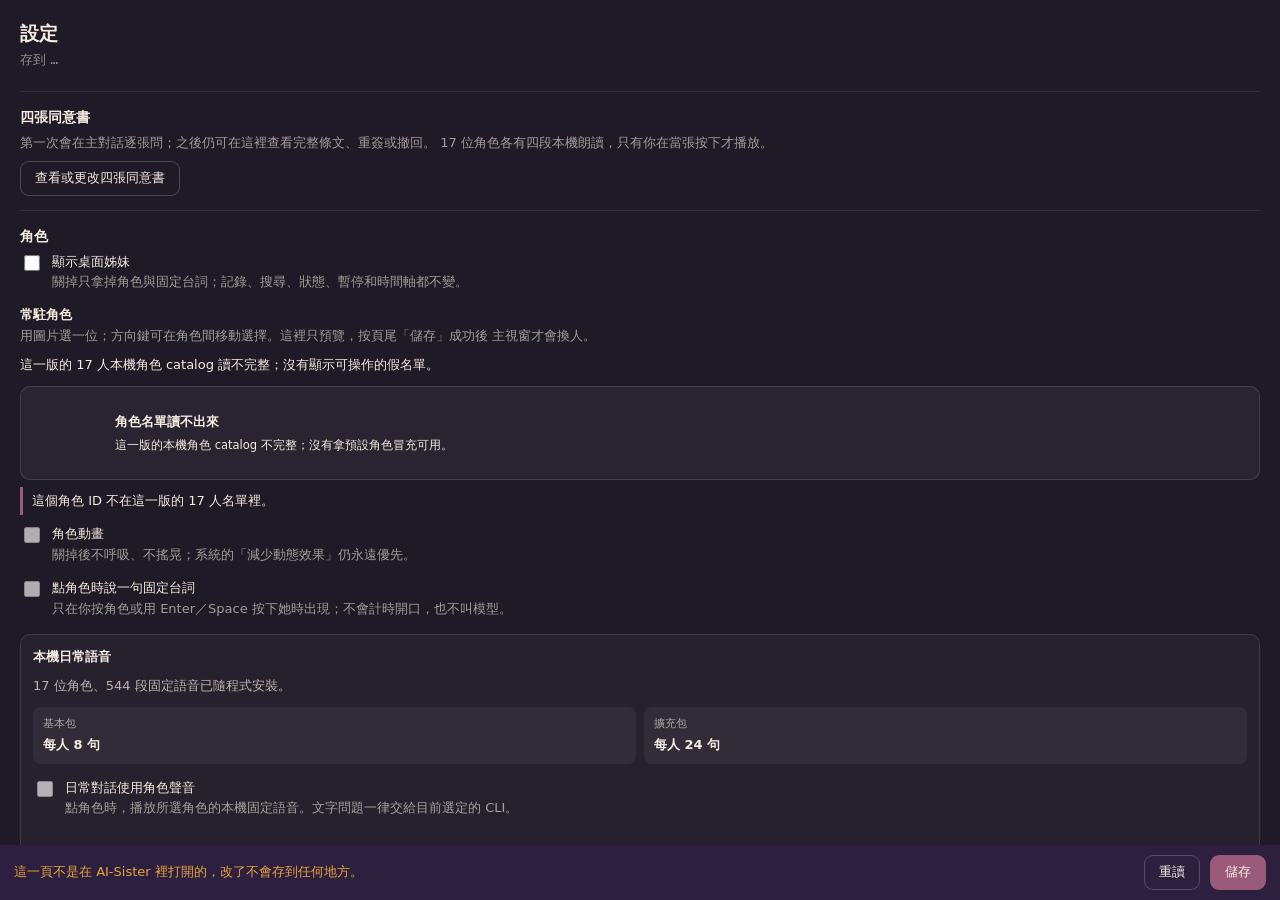
==== apps/desktop/ui/settings.html @ 69bcca9a "feat: add usage crate, local session JSONL, and optional LimitReset GET Observed tokens, rate-limit " ====
<!doctype html>
<html lang="zh-Hant">
  <head>
    <meta charset="utf-8" />
    <meta
      http-equiv="Content-Security-Policy"
      content="default-src 'none'; style-src 'self'; script-src 'self'; img-src 'self' data:; connect-src ipc: http://ipc.localhost; base-uri 'none'; form-action 'none'; frame-ancestors 'none'"
    />
    <title>AI-Sister 設定</title>
    <link rel="stylesheet" href="./settings.css" />
  </head>
  <body>
    <main class="sheet">
      <h1>設定</h1>
      <p class="path">
        存到 <code data-path>…</code>
      </p>

      <!--
        設定檔讀不出來的時候，由 config.toml 控制的欄位不再宣稱任何事。沒有
        這一條的話，空的排除框加上沒打勾的防線，讀起來是一個很明確、而且是
        假的斷言。Windows 登入項是獨立的 registry 狀態，仍會另外讀、另外畫。
      -->
      <p class="health unknown" data-unreadable hidden></p>

      <!--
        總開關關著的時候，這一整頁在描述一台不存在的機器。底下每一格都會照常
        說「這幾條規則會生效」——而生效與否根本沒有意義，因為沒有任何畫面進來。
        它和「一切正常」以前長得一模一樣：規則清單是綠的、警告那一格是空的。

        放在最上面而不是塞進 `data-health`：那一格答的是「你以為關上的門其實
        開著」，方向剛好相反（整棟房子是空的）。混在一起會讓兩句話一樣輕。
      -->
      <p class="health" data-capture-off hidden></p>

      <!--
        這台機器上有項和底下規則無關的能力：輸入 hook。這一格分清
        「裝不上」和「這份報告沒量到」，也**不屬於底下任何一格**。
        它以前印在網址輸入框正下方的 `data-health` 裡，於是
        一個 hook 裝不上的人，會在他剛打完的三條網址規則底下讀到一句和網址
        無關的警告——他會去改那三行，怎麼改都改不好。判斷帶著 `about` 過來
        （見 `capabilities::About`），這裡只負責把它放對地方。
      -->
      <p class="health" data-machine hidden></p>

      <section data-login-startup-section hidden>
        <h2>Windows 登入後</h2>
        <label class="check">
          <input type="checkbox" data-login-startup disabled />
          <span>
            登入 Windows 後在背景啟動 AI-Sister
            <em>
              不彈出角色或同意書視窗；只有第一張「本機記錄」同意書仍有效時才會開始
              recorder，也不會解除你已經按下的暫停。
            </em>
          </span>
        </label>
        <p class="state" role="status" aria-live="polite" data-login-startup-say>
          正在讀 Windows 登入項…
        </p>
        <p class="hint">
          這顆開關按下就立即變更 Windows 登入項，不跟頁尾的「儲存」一起送。
          關掉只影響下次登入，不會停止這一輪正在跑的 desktop 或 recorder。
        </p>
      </section>

      <section data-platform-access-section hidden>
        <h2>macOS 螢幕記憶</h2>
        <div class="platform-access-row">
          <span>螢幕錄製</span>
          <strong data-platform-screen-state>正在讀取…</strong>
          <button class="ghost" type="button" data-platform-screen-open>開啟設定</button>
        </div>
        <div class="platform-access-row">
          <span>輔助使用</span>
          <strong data-platform-ax-state>正在讀取…</strong>
          <button class="ghost" type="button" data-platform-ax-open>開啟設定</button>
        </div>
        <p class="state" role="status" aria-live="polite" data-platform-access-say></p>
      </section>

      <section>
        <h2>四張同意書</h2>
        <p class="hint">
          第一次會在主對話逐張問；之後仍可在這裡查看完整條文、重簽或撤回。
          17 位角色各有四段本機朗讀，只有你在當張按下才播放。
        </p>
        <button class="ghost" type="button" data-azure-consent>查看或更改四張同意書</button>
      </section>

      <section>
        <h2>角色</h2>
        <label class="check">
          <input type="checkbox" data-persona-enabled />
          <span>
            顯示桌面姊妹
            <em>關掉只拿掉角色與固定台詞；記錄、搜尋、狀態、暫停和時間軸都不變。</em>
          </span>
        </label>
        <!--
          select 只保留成既有 settings payload 的單一值；真正給人操作的是下面
          的 native radio group。兩邊由 settings.js 同步，卡片 click 只改未存表單，
          不送 IPC，也不叫主視窗先換人。
        -->
        <select data-persona-id hidden aria-hidden="true" tabindex="-1">
            <optgroup label="四姊妹">
              <option value="chatgpt">ChatGPT</option>
              <option value="claude">Claude</option>
              <option value="gemini">Gemini</option>
              <option value="grok">Grok</option>
            </optgroup>
            <optgroup label="13 位閨密">
              <option value="deepseek">DeepSeek</option>
              <option value="qwen">Qwen</option>
              <option value="mistral">Mistral</option>
              <option value="venice">Llama</option>
              <option value="sakana">Sakana</option>
              <option value="perplexity">Perplexity</option>
              <option value="glm">GLM</option>
              <option value="kimi">Kimi</option>
              <option value="hunyuan">Hunyuan</option>
              <option value="minimax">MiniMax</option>
              <option value="nemotron">Nemotron</option>
              <option value="cohere">Cohere</option>
              <option value="mimo">MiMo</option>
            </optgroup>
        </select>
        <fieldset class="persona-picker" data-persona-picker>
          <legend>常駐角色</legend>
          <p class="hint">
            用圖片選一位；方向鍵可在角色間移動選擇。這裡只預覽，按頁尾「儲存」成功後
            主視窗才會換人。
          </p>
          <div class="persona-choice-groups" data-persona-choice-groups></div>
        </fieldset>
        <figure class="persona-preview" data-persona-preview>
          <span class="persona-preview-media" data-persona-preview-media aria-hidden="true"></span>
          <figcaption>
            <span class="persona-preview-heading">
              <strong data-persona-preview-name>正在讀角色…</strong>
              <span data-persona-preview-group></span>
            </span>
            <span class="persona-preview-state" data-persona-preview-state aria-live="polite">
              正在讀已存角色…
            </span>
          </figcaption>
        </figure>
        <p class="persona-tagline" data-persona-tagline></p>
        <label class="check">
          <input type="checkbox" data-persona-motion />
          <span>
            角色動畫
            <em>關掉後不呼吸、不搖晃；系統的「減少動態效果」仍永遠優先。</em>
          </span>
        </label>
        <label class="check">
          <input type="checkbox" data-persona-tap-lines />
          <span>
            點角色時說一句固定台詞
            <em>只在你按角色或用 Enter／Space 按下她時出現；不會計時開口，也不叫模型。</em>
          </span>
        </label>
        <div class="persona-assets" data-persona-assets>
          <h3>本機日常語音</h3>
          <p class="state">17 位角色、544 段固定語音已隨程式安裝。</p>
          <dl class="persona-dialogue-packs">
            <div>
              <dt>基本包</dt>
              <dd>每人 8 句</dd>
            </div>
            <div>
              <dt>擴充包</dt>
              <dd>每人 24 句</dd>
            </div>
          </dl>
          <label class="check persona-voice">
            <input type="checkbox" data-persona-voice disabled />
            <span>
              日常對話使用角色聲音
              <em>點角色時，播放所選角色的本機固定語音。文字問題一律交給目前選定的 CLI。</em>
            </span>
          </label>
          <p class="state" aria-live="polite" data-persona-voice-state>
            本機聲音預設關閉。
          </p>
          <p class="hint persona-immediate">聲音開關按下後立即生效；角色選擇在頁尾儲存。</p>
          <div hidden aria-hidden="true">
            <p data-persona-asset-summary></p>
            <div data-persona-disclosure>
              <code data-persona-release></code>
              <code data-persona-host></code>
              <code data-persona-pack-path></code>
              <span data-persona-size></span>
              <span data-persona-boundary></span>
            </div>
            <progress data-persona-progress></progress>
            <p data-persona-asset-error></p>
            <button type="button" data-persona-download></button>
            <button type="button" data-persona-repair></button>
            <button type="button" data-persona-cancel></button>
            <button type="button" data-persona-remove></button>
          </div>
        </div>
      </section>

      <section class="local-tts" data-local-tts-section>
        <h2>本機台灣語音（BreezyVoice）</h2>
        <p class="hint">
          預設關閉。只連這台電腦的 <code>127.0.0.1:8231</code>，不經雲端、不下載模型。
        </p>
        <label class="check">
          <input type="checkbox" data-local-tts-enabled disabled />
          <span>
            用本機台灣語音朗讀答案
            <em>
              服務就緒後，「用本機聲音朗讀」改走目前角色的 BreezyVoice。失敗不會改用系統語音或 Azure。
            </em>
          </span>
        </label>
        <p class="hint">
          固定本機目的地：<code data-local-tts-endpoint>http://127.0.0.1:8231/tts</code>
        </p>
        <p class="state" role="status" aria-live="polite" data-local-tts-state>
          正在讀本機台灣語音狀態…
        </p>
        <p class="hint">這一區的設定按下就立即儲存。</p>
      </section>

      <section class="azure-tts" data-azure-section>
        <h2>Azure 雲端朗讀（選配）</h2>
        <p class="hint">
          預設關閉。啟用後使用你的 Azure Speech 金鑰朗讀新答案。
        </p>
        <label class="check">
          <input type="checkbox" data-azure-enabled disabled />
          <span>
            新答案完成後自動用 Azure 朗讀
            <em>
              第四張同意、區域與金鑰齊全後，每份最新答案自動播放一次。
            </em>
          </span>
        </label>
        <label class="field">
          <span>金鑰所屬區域</span>
          <select data-azure-region disabled>
            <option value="">尚未選擇</option>
            <option value="eastasia">East Asia（eastasia）</option>
            <option value="southeastasia">Southeast Asia（southeastasia）</option>
            <option value="japaneast">Japan East（japaneast）</option>
          </select>
        </label>
        <label class="field">
          <span>繁中聲音</span>
          <select data-azure-voice disabled>
            <option value="zh-TW-HsiaoChenNeural">HsiaoChen</option>
            <option value="zh-TW-HsiaoYuNeural">HsiaoYu</option>
            <option value="zh-TW-YunJheNeural">YunJhe</option>
          </select>
        </label>
        <p class="hint">
          固定 POST 目的地：<code data-azure-endpoint>尚未選擇區域</code>
        </p>
        <label class="field">
          <span>Azure Speech subscription key</span>
          <input
            type="password"
            data-azure-key
            autocomplete="new-password"
            spellcheck="false"
            placeholder="已存的金鑰不會讀回或顯示"
          />
        </label>
        <div class="azure-actions">
          <button class="primary" type="button" data-azure-key-save disabled>保存金鑰</button>
          <button class="ghost danger" type="button" data-azure-key-delete disabled>
            刪除已存金鑰
          </button>
        </div>
        <p class="state" role="status" aria-live="polite" data-azure-state>
          正在讀 Azure 雲端朗讀狀態…
        </p>
        <p class="hint">這一區的設定各自立即儲存。</p>
      </section>

      <section class="usage-status" data-usage-section>
        <h2>用量與公開重置看板（選配）</h2>
        <p class="hint">
          預設關閉。本機用量只讀你指定的 session JSONL 目錄，不讀 auth、也不搜家目錄。
          公開看板是 LimitReset 的全球產品重置紀錄，不是你的帳號額度。
        </p>
        <label class="check">
          <input type="checkbox" data-usage-local-enabled />
          <span>
            讀本機 Codex／Claude session JSONL
            <em>只讀這個絕對目錄裡的 *.jsonl。不會打開 auth 或憑證檔。</em>
          </span>
        </label>
        <label class="field">
          <span>Session JSONL 目錄（絕對路徑）</span>
          <input
            type="text"
            data-usage-local-dir
            spellcheck="false"
            autocomplete="off"
            placeholder="例如 D:\synthetic-sessions"
          />
        </label>
        <label class="check">
          <input type="checkbox" data-usage-public-enabled />
          <span>
            向 LimitReset 查詢公開重置看板
            <em>只對固定網址做 HTTPS GET，不帶帳號、cookie、query 或 body。</em>
          </span>
        </label>
        <label class="check">
          <input type="checkbox" data-usage-reaction />
          <span>
            公開看板新確認一次重置時，角色說一句
            <em>只在開啟看板後新出現且已驗證的重置才說；開機舊事件和預測都不會說。</em>
          </span>
        </label>
        <p class="hint">固定 GET：<code data-usage-endpoint></code></p>
        <p class="hint" data-usage-attribution></p>
        <div class="azure-actions">
          <button class="ghost" type="button" data-usage-refresh>重新查詢看板</button>
        </div>
        <p class="state" role="status" aria-live="polite" data-usage-state>
          正在讀用量狀態…
        </p>
        <div class="usage-board" data-usage-board></div>
        <p class="hint">這一區的設定各自立即儲存。</p>
      </section>

      <!--
        這一格決定「她看到的螢幕文字會不會交給 CLI」——比排除規則更外面一層。
        排除規則決定她看得到什麼；沒填命令（或第二張同意書沒勾），那些字
        一次都不會交給 CLI。Azure 那張卡只處理新答案與手動重播的當前答案正文，不收螢幕原文。
      -->
      <section>
        <h2>大腦</h2>
        <p class="hint">
          選擇這台電腦已安裝的 CLI。完成官方登入與測試後，它就會接手每個文字問題；
          不綁角色，也不寫死成某一支 CLI。
        </p>
        <div class="brain-cli-grid">
          <article class="brain-cli" data-brain-claude-card>
            <div>
              <strong>Claude Code</strong>
              <span data-brain-claude-status>正在偵測…</span>
            </div>
            <button class="ghost" data-brain-claude-action type="button" disabled>
              登入並選用
            </button>
          </article>
          <article class="brain-cli" data-brain-codex-card>
            <div>
              <strong>Codex CLI</strong>
              <span data-brain-codex-status>正在偵測…</span>
            </div>
            <button class="ghost" data-brain-codex-action type="button" disabled>
              登入並選用
            </button>
          </article>
          <article class="brain-cli" data-brain-gemini-card>
            <div>
              <strong>Gemini CLI</strong>
              <span data-brain-gemini-status>正在偵測…</span>
            </div>
            <button class="ghost" data-brain-gemini-action type="button" disabled>
              登入並選用
            </button>
          </article>
          <article class="brain-cli" data-brain-grok-card>
            <div>
              <strong>Grok CLI</strong>
              <span data-brain-grok-status>正在偵測…</span>
            </div>
            <button class="ghost" data-brain-grok-action type="button" disabled>
              登入並選用
            </button>
          </article>
        </div>
        <div class="brain-cli-actions">
          <button class="ghost" data-brain-test type="button" hidden>測試目前大腦</button>
          <button class="ghost" data-brain-cancel type="button" hidden>取消</button>
        </div>
        <p class="state" data-brain-say></p>
      </section>

      <!--
        排除規則決定「她看得到什麼」。大腦那一格更外面：看得到的字會不會離開
        這台機器。保留天數只決定舊資料什麼時候消失——那重要，但沒有這個急。
      -->
      <section>
        <h2>不要看這些 app</h2>
        <p class="hint">
          一行一個。比對的是<strong>子字串、不分大小寫</strong>，所以
          <code>keepassxc</code> 同時涵蓋 <code>keepassxc.exe</code> 和
          <code>org.keepassxc.keepassxc</code>。要精準比對就自己寫
          <code>*</code>。
        </p>
        <textarea data-apps rows="6" spellcheck="false"></textarea>
      </section>

      <section>
        <h2>拔手熱鍵</h2>
        <p class="hint">在任何程式裡按下去，都會嘗試把她的手拔掉。</p>
        <div class="hotkey">
          <span data-hands-combo>…</span>
        </div>
        <p class="state" data-hands-hotkey-say></p>
      </section>

      <section>
        <h2>不要看這些網址</h2>
        <p class="hint">
          一行一個 glob，例如 <code>*.bank.com.tw*</code>。
          <strong>需要瀏覽器網址列讀得到</strong>——這台機器讀不讀得到，
          底下那一行會直接講。
        </p>
        <textarea data-urls rows="6" spellcheck="false"></textarea>
        <!--
          兩種失效，兩個位置。`data-lint` 講的是**某一條**寫錯了；`data-health`
          講的是這台機器讀不到網址，於是**整組**一條都不生效——後者一條規則
          都沒寫錯的時候照樣成立，所以不能混在同一個清單裡。
        -->
        <p class="health" data-health hidden></p>
        <ul class="lint" data-lint hidden></ul>
      </section>

      <section>
        <h2>不要看標題長這樣的視窗</h2>
        <p class="hint">一行一個 glob，比對視窗標題（不分大小寫）。</p>
        <textarea data-titles rows="4" spellcheck="false"></textarea>
      </section>

      <section>
        <h2>兩道自動防線</h2>
        <label class="check">
          <input type="checkbox" data-screenshare />
          <span>
            開會或分享螢幕時自動暫停
            <em>旁人的畫面不該被記住，而他們沒有同意過任何事</em>
          </span>
        </label>
        <label class="check">
          <input type="checkbox" data-redact />
          <span>
            剪貼簿看起來像密碼時只記「發生過」，不記內容
            <em>關掉這個，你複製的每一個 token 都會進資料庫</em>
          </span>
        </label>
      </section>

      <section>
        <h2>你問過她什麼</h2>
        <label class="check">
          <input type="checkbox" data-querylog />
          <span>
            把我問過的問題記下來（只存在這台機器上）
            <em
              >這一欄和其他每一欄不一樣：其他的是她看到的東西，這一欄是你自己
              打進去的字。留著是為了知道她哪些題答不出來——答不出來的那些，才是
              下一版要修的。時間軸上「忘掉這一段」會一併帶走，過期規則跟文字一樣。</em
            >
          </span>
        </label>
      </section>

      <section>
        <h2>暫停熱鍵</h2>
        <p class="hint">
          在任何程式裡按下去都能暫停或繼續，不用先找到她。
          <strong>全域熱鍵是先搶先贏的</strong>——別的常駐程式可能已經佔走了同一組，
          而作業系統不會講，它只會讓你按了沒反應。所以下面那一行會直說現在搶到了沒。
        </p>
        <div class="hotkey">
          <!--
            這一格**按下去就生效**，不跟著底下那顆「儲存」走。

            那是刻意的：能不能搶到只有當場試了才知道，而「等你按儲存我再告訴你
            搶不到」比立刻講糟。所以它自己存自己的。
          -->
          <button class="combo" data-combo type="button">…</button>
          <button class="ghost" data-clear type="button">關掉</button>
        </div>
        <p class="state" data-hotkey-say></p>
      </section>

      <section>
        <h2>留多久</h2>
        <div class="days">
          <label>
            <span>畫面</span>
            <input type="number" data-frames-days min="0" max="3650" />
            <em>天後刪掉 PNG，但上面的字留著</em>
          </label>
          <label>
            <span>文字與事實</span>
            <input type="number" data-text-days min="0" max="3650" />
            <em>天後整列消失</em>
          </label>
        </div>
        <p class="hint">
          <strong>0 = 立刻刪</strong>，不是「永遠留著」。<br />
          畫面不能留得比文字久——那一列就是指向 PNG 的唯一一根指標，
          它消失的時候 PNG 一定得跟著走。
        </p>
      </section>

      <section>
        <h2>出了事，說得出來</h2>
        <p class="hint">
          跑一跑、測一測，然後按這顆鍵：她會把「剛剛到底發生了什麼」寫成一個
          文字檔，你可以整份貼給人看。
          <strong>不會多記任何東西</strong>——那些數字本來就在硬碟上（她問 CLI
          的每一趟花了幾毫秒、哪一趟慢、哪幾次沒問、上一場錄製量到什麼），
          只是沒有人會去開那些檔案。
        </p>
        <p class="hint">
          檔案中間有一條線。<strong>線以上沒有你螢幕上的內容</strong>：那幾格
          能放的東西是時間、次數、結局代號、毫秒和版本，放不下別的。線以下是
          她最後幾句答案的原文和 log 的尾巴，兩節各自獨立，不想給就整段刪掉
          再貼。遮蔽只換得掉認得出來的路徑和名字，那是一份黑名單，不是保證，
          所以線以下請你自己看一眼。
        </p>
        <button class="ghost" type="button" data-diagnose-export>匯出診斷</button>
        <p class="state" data-diagnose-say></p>
      </section>

      <details class="product-details">
        <summary>產品與資料條款</summary>
        <p>
          四姊妹與 13 位閨密是受同名 AI 產品啟發的虛構角色；AI-Sister 是獨立產品，
          未與這些供應商合作、隸屬或獲其背書。
        </p>
        <p>
          大腦登入由你選擇的 Claude Code、Codex、Gemini 或 Grok CLI 自己完成；AI-Sister
          不收也不保存該服務的密碼或 token。連線測試只送固定測試句。第二張同意書生效後，
          每個文字問題先由該 CLI 決定要查哪些記憶；AI-Sister 在本機代查，再把命中的文字與
          出處交回同一支 CLI 作答。不送畫面檔，也不把資料庫檔案交給 CLI。
        </p>
        <p data-azure-boundary>
          Azure 每份新答案只送出該題答案正文原文一次；手動重播會再送一次。正文可能含姓名、
          電話與金額，且不先遮罩。不送截圖、來源連結、memory id、整份資料庫、其他文字或角色選擇。
          金鑰長期只存於 Windows Credential Manager，不寫入 config.toml、log、資料庫或 export，
          也不會回傳顯示。回傳的 MP3 只在記憶體播放。停止朗讀會丟掉晚到的音訊；已開始的請求
          最長可執行 45 秒，設定操作會在它結束後生效。Azure Speech 的供應、配額與計費依
          Microsoft 與你的 subscription 為準。
        </p>
      </details>
    </main>

    <footer class="bar">
      <p class="say" data-say></p>
      <button class="ghost" data-reload type="button">重讀</button>
      <button class="primary" data-save type="button">儲存</button>
    </footer>
    <!-- 純本機公開 catalog；只有 17 個 ID／名稱／分組／tagline／bundled WebP path。 -->
    <script src="./personas/catalog.js"></script>
    <script type="module" src="./settings.js"></script>
  </body>
</html>
---- apps/desktop/ui/settings.css ----
/*
 * 設定頁。和看圖視窗一樣：不透明、不動、不是她。
 *
 * 版面上只有一個決定值得寫下來——**每一格底下都有一句話說明它的後果**，
 * 而不是把說明藏進 tooltip。這一頁的每一個開關都會改變她看得到什麼，而使用者
 * 只會來這裡一次。一個看不懂後果的隱私開關，等於沒有那個開關。
 */

:root {
  --bg: #1e1a26;
  --fg: #f6ecdf;
  --accent: #9a5b7a;
  --field: rgb(246 236 223 / 8%);
  --warn: #e8a33d;
  /* 深底上讀得清楚的綠。只給「這件事驗過了」用——不是給「沒有壞消息」用，
     那兩件事在這一頁上分開之前就是同一片空白。 */
  --ok: #86b97a;
}

* {
  box-sizing: border-box;
}

html,
body {
  height: 100%;
  margin: 0;
}

body {
  background: var(--bg);
  color: var(--fg);
  display: flex;
  flex-direction: column;
  font: 13px/1.6 "Segoe UI", "Microsoft JhengHei", system-ui, sans-serif;
}

.sheet {
  flex: 1;
  overflow-y: auto;
  padding: 18px 20px 8px;
}

h1 {
  font-size: 19px;
  margin: 0 0 2px;
}

.path {
  margin: 0 0 20px;
  opacity: 0.55;
}

code {
  font-family: "Cascadia Mono", Consolas, monospace;
  overflow-wrap: anywhere;
}

section {
  border-top: 1px solid rgb(246 236 223 / 10%);
  padding: 14px 0;
}

.platform-access-row {
  align-items: center;
  display: grid;
  gap: 10px;
  grid-template-columns: minmax(0, 1fr) auto auto;
  margin-top: 9px;
}

.platform-access-row strong {
  color: var(--ok);
  font-size: 12px;
}

h2 {
  font-size: 14px;
  margin: 0 0 4px;
}

.hint {
  margin: 0 0 8px;
  opacity: 0.62;
}

.hint strong {
  opacity: 0.9;
}

textarea,
select,
input[type="number"],
input[type="text"],
input[type="password"] {
  appearance: none;
  background: var(--field);
  border: 1px solid rgb(246 236 223 / 14%);
  border-radius: 8px;
  color: inherit;
  font: 12.5px/1.6 "Cascadia Mono", Consolas, monospace;
  padding: 8px 10px;
  width: 100%;
}

select {
  cursor: pointer;
}

.persona-picker {
  border: 0;
  margin: 8px 0 0;
  min-width: 0;
  padding: 0;
}

.persona-picker > legend {
  font-weight: 600;
  padding: 0;
}

.persona-choice-groups {
  display: grid;
  gap: 12px;
}

.persona-choice-group {
  border: 0;
  padding: 0;
}

.persona-choice-group h3 {
  font-size: 12px;
  margin: 0 0 5px;
  opacity: 0.72;
}

.persona-choice-grid {
  display: grid;
  gap: 8px;
  grid-template-columns: repeat(auto-fill, minmax(92px, 1fr));
}

.persona-choice {
  cursor: pointer;
  min-width: 0;
  position: relative;
}

/*
 * radio 不能 display:none：同名 native radio 才會保留 Tab／方向鍵／Space 語意。
 * 視覺焦點畫在旁邊整張卡上，但真正拿到焦點的仍是原生 input。
 */
.persona-choice > input[type="radio"] {
  block-size: 1px;
  clip-path: inset(50%);
  inline-size: 1px;
  opacity: 0;
  overflow: hidden;
  position: absolute;
  white-space: nowrap;
}

.persona-choice-card {
  align-items: center;
  background: var(--field);
  border: 2px solid transparent;
  border-radius: 10px;
  display: grid;
  gap: 5px;
  grid-template-rows: 72px auto;
  min-height: 119px;
  padding: 6px;
  text-align: center;
}

.persona-choice:hover .persona-choice-card {
  background: rgb(246 236 223 / 13%);
}

.persona-choice > input[type="radio"]:checked + .persona-choice-card {
  border-color: var(--accent);
  box-shadow: inset 0 0 0 1px rgb(246 236 223 / 28%);
}

.persona-choice > input[type="radio"]:focus-visible + .persona-choice-card {
  outline: 3px solid var(--fg);
  outline-offset: 2px;
}

.persona-choice > input[type="radio"]:disabled + .persona-choice-card {
  cursor: default;
  opacity: 0.42;
}

.persona-choice-media,
.persona-choice-image,
.persona-choice-image-fallback {
  border-radius: 8px;
  display: block;
  height: 72px;
  width: 100%;
}

.persona-choice-media {
  overflow: hidden;
}

.persona-choice-image {
  filter: drop-shadow(0 3px 3px rgb(0 0 0 / 24%));
  object-fit: contain;
}

.persona-choice-image-fallback {
  align-items: center;
  background: rgb(246 236 223 / 7%);
  color: var(--warn);
  display: flex;
  font-size: 11px;
  justify-content: center;
  line-height: 1.35;
  padding: 6px;
}

.persona-choice-image-fallback[hidden] {
  display: none;
}

.persona-choice-copy {
  display: grid;
  line-height: 1.3;
  min-width: 0;
}

.persona-choice-name {
  overflow-wrap: anywhere;
}

.persona-choice-group-name {
  font-size: 10.5px;
  opacity: 0.62;
}

.persona-choice-state {
  color: var(--ok);
  font-size: 10.5px;
  font-weight: 600;
  min-height: 1.35em;
}

.persona-preview {
  align-items: center;
  background: rgb(246 236 223 / 5%);
  border: 1px solid rgb(246 236 223 / 14%);
  border-radius: 10px;
  display: grid;
  gap: 10px;
  grid-template-columns: 76px minmax(0, 1fr);
  margin: 10px 0 7px;
  padding: 8px;
}

.persona-preview-media,
.persona-preview-image,
.persona-preview-image-fallback {
  border-radius: 8px;
  display: block;
  height: 76px;
  width: 76px;
}

.persona-preview-image {
  filter: drop-shadow(0 4px 4px rgb(0 0 0 / 24%));
  object-fit: contain;
}

.persona-preview-image-fallback {
  align-items: center;
  background: rgb(246 236 223 / 7%);
  color: var(--warn);
  display: flex;
  font-size: 11px;
  justify-content: center;
  line-height: 1.35;
  padding: 6px;
  text-align: center;
}

.persona-preview-image-fallback[hidden] {
  display: none;
}

.persona-preview figcaption,
.persona-preview-heading {
  display: grid;
  min-width: 0;
}

.persona-preview-heading > span {
  font-size: 11px;
  opacity: 0.66;
}

.persona-preview-state {
  font-size: 11.5px;
  line-height: 1.45;
  margin-top: 4px;
}

.persona-tagline {
  border-left: 3px solid var(--accent);
  margin: 0 0 9px;
  padding: 4px 9px;
}

.persona-assets {
  background: rgb(246 236 223 / 4%);
  border: 1px solid rgb(246 236 223 / 12%);
  border-radius: 10px;
  margin-top: 14px;
  padding: 12px;
}

.persona-assets h3 {
  font-size: 13px;
  margin: 0;
}

.persona-dialogue-packs {
  display: grid;
  gap: 8px;
  grid-template-columns: repeat(2, minmax(0, 1fr));
  margin: 10px 0 0;
}

.persona-dialogue-packs > div {
  background: rgb(246 236 223 / 5%);
  border-radius: 8px;
  padding: 8px 10px;
}

.persona-dialogue-packs dt {
  font-size: 11px;
  opacity: 0.65;
}

.persona-dialogue-packs dd {
  font-weight: 650;
  margin: 2px 0 0;
}

.persona-disclosure {
  background: rgb(246 236 223 / 4%);
  border-left: 3px solid var(--accent);
  margin-top: 10px;
  padding: 8px 10px;
}

.persona-disclosure[hidden],
.persona-progress[hidden] {
  display: none;
}

.persona-disclosure p {
  margin: 0 0 8px;
}

.persona-disclosure dl {
  margin: 0 0 8px;
}

.persona-disclosure dl > div {
  display: grid;
  gap: 8px;
  grid-template-columns: minmax(110px, 0.32fr) minmax(0, 1fr);
  padding: 3px 0;
}

.persona-disclosure dt {
  opacity: 0.62;
}

.persona-disclosure dd {
  margin: 0;
  min-width: 0;
  overflow-wrap: anywhere;
}

.persona-progress {
  accent-color: var(--accent);
  margin-top: 10px;
  width: 100%;
}

.persona-asset-actions {
  display: flex;
  flex-wrap: wrap;
  gap: 8px;
  margin-top: 10px;
}

.persona-asset-actions .danger {
  box-shadow: inset 0 0 0 1px rgb(232 163 61 / 55%);
  color: var(--warn);
}

.persona-voice {
  margin-top: 14px;
}

.persona-immediate {
  margin-top: 9px;
}

.local-tts,
.azure-tts,
.usage-status {
  background: rgb(246 236 223 / 2%);
}

.usage-board p {
  margin: 0 0 6px;
}

.azure-actions {
  display: flex;
  flex-wrap: wrap;
  gap: 8px;
}

.azure-actions .danger {
  box-shadow: inset 0 0 0 1px rgb(232 163 61 / 55%);
  color: var(--warn);
}

textarea {
  resize: vertical;
}

textarea:focus-visible,
input:focus-visible,
button:focus-visible {
  border-color: var(--accent);
  outline: 2px solid var(--accent);
  outline-offset: 1px;
}

/* ---------- 規則檢查 ---------- */

/*
 * 這幾行是這一頁最重要的東西，所以它們用警告色，而且就長在輸入框正下方。
 * 一條寫了也不會命中的排除規則，比沒寫更危險——使用者看著它，以為擋好了。
 */
.lint {
  list-style: none;
  margin: 8px 0 0;
  padding: 0;
}

.lint li {
  background: rgb(232 163 61 / 12%);
  border-left: 3px solid var(--warn);
  border-radius: 6px;
  margin-bottom: 6px;
  padding: 6px 9px;
}

.lint .rule {
  font-family: "Cascadia Mono", Consolas, monospace;
  font-weight: 600;
}

.lint .why {
  display: block;
  opacity: 0.8;
}

/*
 * 「整組不生效」比「某一條寫錯」嚴重一級，所以它在清單上面、而且整塊都是
 * 警告色。一條規則寫錯是少擋一個網站；整組不生效是那扇門根本沒有裝。
 */
.health {
  background: rgb(232 163 61 / 12%);
  border-left: 3px solid var(--warn);
  border-radius: 6px;
  color: var(--warn);
  margin: 8px 0 0;
  padding: 6px 9px;
  white-space: pre-line;
}

/* 「還不知道」不是警告——她只是還沒在這台機器上錄過。用灰的講。 */
.health.unknown {
  background: none;
  border-left-color: currentcolor;
  color: inherit;
  opacity: 0.62;
}

/* 「驗過了，有效」要有自己的樣子。
   它以前根本不畫——`broken` 是空的，這一格就藏起來，而這一頁自己寫著「空白
   在這一格就是『都生效』」。於是「真的讀得到網址」和「一次都還沒讀到過」在
   畫面上逐像素相同，而後者是 `capabilities.rs` 叫做「這一整條線最常見的壞
   法」的那一台。灰色（`.unknown`）是留給「還不知道」的，所以這裡不能共用
   ——共用就等於沒修。 */
.health.ok {
  background: rgb(90 140 95 / 10%);
  border-left-color: var(--ok);
  color: var(--ok);
}

/* ---------- 開關 ---------- */

.check {
  align-items: start;
  display: flex;
  gap: 9px;
  margin-bottom: 12px;
}

.check input {
  accent-color: var(--accent);
  height: 16px;
  margin-top: 3px;
  width: 16px;
}

.check em {
  display: block;
  font-style: normal;
  opacity: 0.62;
}

/* ---------- 暫停熱鍵 ---------- */

.hotkey {
  align-items: center;
  display: flex;
  gap: 10px;
}

/* 按鍵組合長得像鍵盤上的鍵，不像一個輸入框——它收的不是字，是按鍵 */
.combo {
  background: rgb(246 236 223 / 7%);
  box-shadow: inset 0 0 0 1px rgb(246 236 223 / 22%);
  color: inherit;
  font-family: "Cascadia Mono", Consolas, monospace;
  min-width: 190px;
  padding: 9px 15px;
}

/* 正在等他按。這一格要一眼看得出來現在的鍵盤是被這顆按鈕吃掉的。 */
.combo.listening {
  background: rgb(154 91 122 / 22%);
  box-shadow: inset 0 0 0 1px var(--accent);
}

/*
 * `pre-line`：讀不出設定檔的時候，這一格最後會接一行原始的解析錯誤
 * （`retention.frames_days 不能是 0…`）。沒有這一條，那句錯誤會被接在
 * 「修好設定檔再重開一次她：」後面變成同一行，讀起來像同一個句子的下半截，
 * 而它其實是另一個人（設定檔解析器）講的話。
 */
.state {
  margin: 9px 0 0;
  opacity: 0.72;
  white-space: pre-line;
}

/* 搶不到的時候用警告色。這是這一格唯一真正需要被看見的狀態。 */
.state.bad {
  color: var(--warn);
  opacity: 1;
}

/* 「兩個條件都成立而且正在錄」要有自己的樣子。灰色是留給「關著／還在等」
   的，共用就等於沒修——「她不會叫任何東西」和「她會自己醒」會變成同一片。 */
.state.ok {
  color: var(--ok);
  opacity: 1;
}

/* ---------- 大腦 ---------- */

.brain-cli-grid {
  display: grid;
  gap: 8px;
  grid-template-columns: repeat(2, minmax(0, 1fr));
}

.brain-cli {
  align-items: center;
  background: var(--field);
  border: 1px solid rgb(246 236 223 / 12%);
  border-radius: 10px;
  display: flex;
  gap: 8px;
  justify-content: space-between;
  min-height: 72px;
  padding: 10px;
}

.brain-cli.active {
  border-color: var(--accent);
  box-shadow: inset 0 0 0 1px rgb(246 236 223 / 18%);
}

.brain-cli strong,
.brain-cli span {
  display: block;
}

.brain-cli span {
  font-size: 11.5px;
  margin-top: 2px;
  opacity: 0.62;
  overflow-wrap: anywhere;
}

.brain-cli.active span {
  color: var(--ok);
  opacity: 1;
}

.brain-cli button {
  flex: 0 0 auto;
  padding-inline: 10px;
}

.brain-cli-actions {
  display: flex;
  gap: 8px;
  margin-top: 9px;
}

.brain-cli-actions [hidden] {
  display: none;
}

@media (max-width: 520px) {
  .brain-cli-grid {
    grid-template-columns: 1fr;
  }
}

/* ---------- 天數 ---------- */

.days {
  display: flex;
  flex-wrap: wrap;
  gap: 16px;
}

.days label {
  flex: 1 1 200px;
}

.days span {
  display: block;
  margin-bottom: 4px;
}

.days input {
  font-variant-numeric: tabular-nums;
  width: 90px;
}

.days em {
  font-style: normal;
  opacity: 0.62;
}

.product-details {
  border-top: 1px solid rgb(246 236 223 / 10%);
  color: rgb(246 236 223 / 72%);
  padding: 14px 0 18px;
}

.product-details summary {
  color: var(--fg);
  cursor: pointer;
  font-weight: 650;
}

.product-details p {
  margin: 10px 0 0;
}

/* ---------- 底下那一條 ---------- */

.bar {
  align-items: center;
  background: rgb(46 33 64 / 96%);
  display: flex;
  flex: 0 0 auto;
  gap: 10px;
  padding: 10px 14px;
}

.say {
  flex: 1;
  margin: 0;
  min-width: 0;
  opacity: 0.75;
  /* 存檔那句話有時候是兩件事（「存好了」＋「剛剛關掉的那個開關只擋新的」）。
     不斷行的話兩句會黏成一長條，而第二句是他真正需要讀完的那一句。
     和 `.health` 同一個理由。 */
  white-space: pre-line;
}

/* 存不進去要看得出來，不是安靜地什麼都沒發生 */
.say.bad {
  color: var(--warn);
  opacity: 1;
}

button {
  appearance: none;
  border: 0;
  border-radius: 9px;
  cursor: pointer;
  font: inherit;
  padding: 7px 15px;
}

.ghost {
  background: transparent;
  box-shadow: inset 0 0 0 1px rgb(246 236 223 / 22%);
  color: inherit;
}

.primary {
  background: var(--accent);
  color: var(--fg);
}

button:disabled {
  cursor: default;
  opacity: 0.4;
}
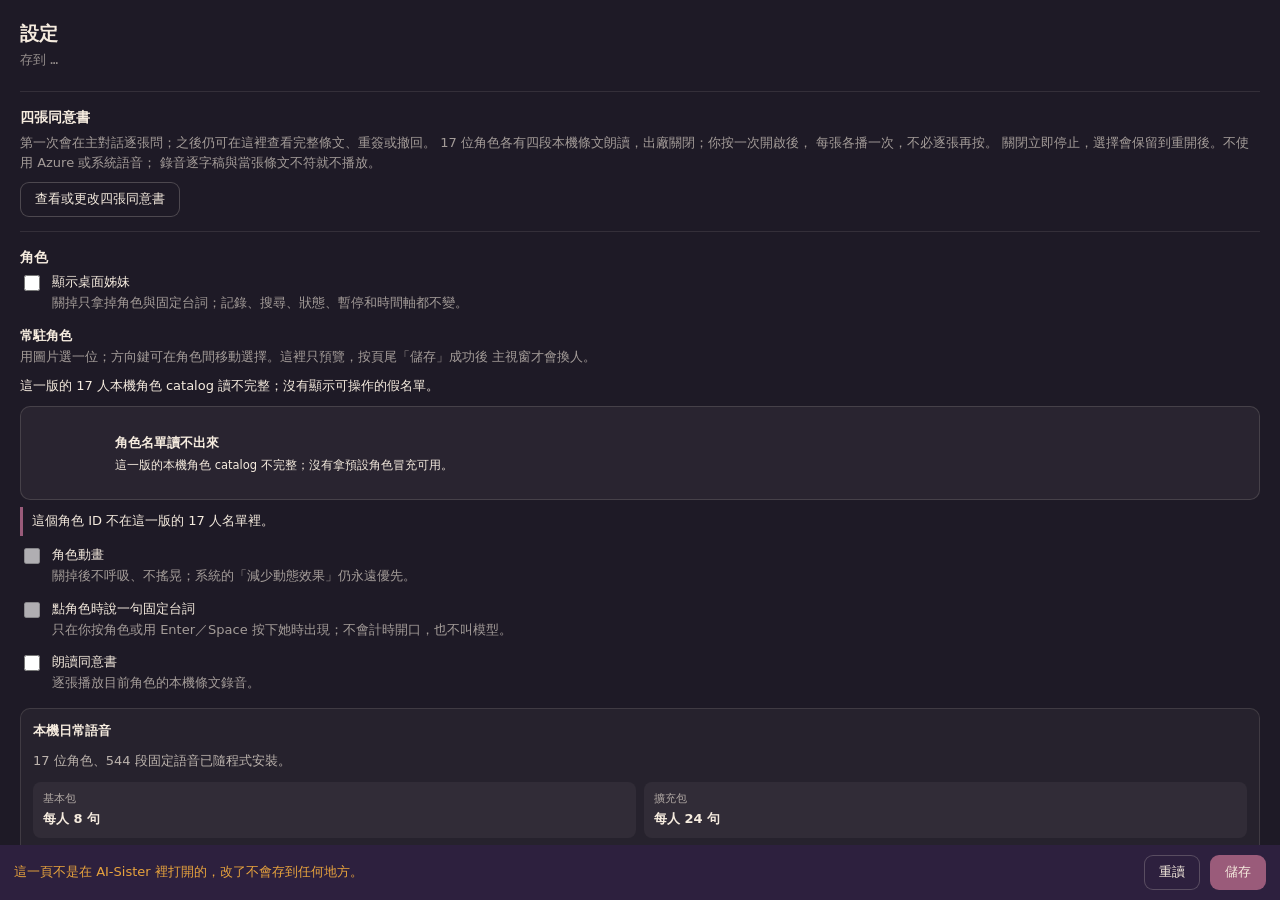
==== commit 01f1bc71: "feat: pick who sits with you, answer with buttons, and stop reciting the rules Three things a friend" ====
--- a/apps/desktop/ui/settings.html
+++ b/apps/desktop/ui/settings.html
@@ -83,7 +83,10 @@
         <h2>四張同意書</h2>
         <p class="hint">
           第一次會在主對話逐張問；之後仍可在這裡查看完整條文、重簽或撤回。
-          17 位角色各有四段本機朗讀，只有你在當張按下才播放。
+          17 位角色各有四段本機條文朗讀，出廠關閉；你按一次開啟後，
+          每張各播一次，不必逐張再按。
+          關閉立即停止，選擇會保留到重開後。不使用 Azure 或系統語音；
+          錄音逐字稿與當張條文不符就不播放。
         </p>
         <button class="ghost" type="button" data-azure-consent>查看或更改四張同意書</button>
       </section>
@@ -160,6 +163,10 @@
             <em>只在你按角色或用 Enter／Space 按下她時出現；不會計時開口，也不叫模型。</em>
           </span>
         </label>
+        <label class="check">
+          <input type="checkbox" data-persona-consent-read-aloud />
+          <span>朗讀同意書<em>逐張播放目前角色的本機條文錄音。</em></span>
+        </label>
         <div class="persona-assets" data-persona-assets>
           <h3>本機日常語音</h3>
           <p class="state">17 位角色、544 段固定語音已隨程式安裝。</p>
@@ -213,7 +220,7 @@
           <span>
             用本機台灣語音朗讀答案
             <em>
-              服務就緒後，「用本機聲音朗讀」改走目前角色的 BreezyVoice。失敗不會改用系統語音或 Azure。
+              服務就緒且這一格打開之後，還要「本機聲音」開著，答案鍵才改走目前角色的 BreezyVoice。失敗不會改用系統語音或 Azure。
             </em>
           </span>
         </label>
--- a/apps/desktop/ui/settings.css
+++ b/apps/desktop/ui/settings.css
@@ -413,13 +413,8 @@
 }
 
 .local-tts,
-.azure-tts,
-.usage-status {
+.azure-tts {
   background: rgb(246 236 223 / 2%);
-}
-
-.usage-board p {
-  margin: 0 0 6px;
 }
 
 .azure-actions {
